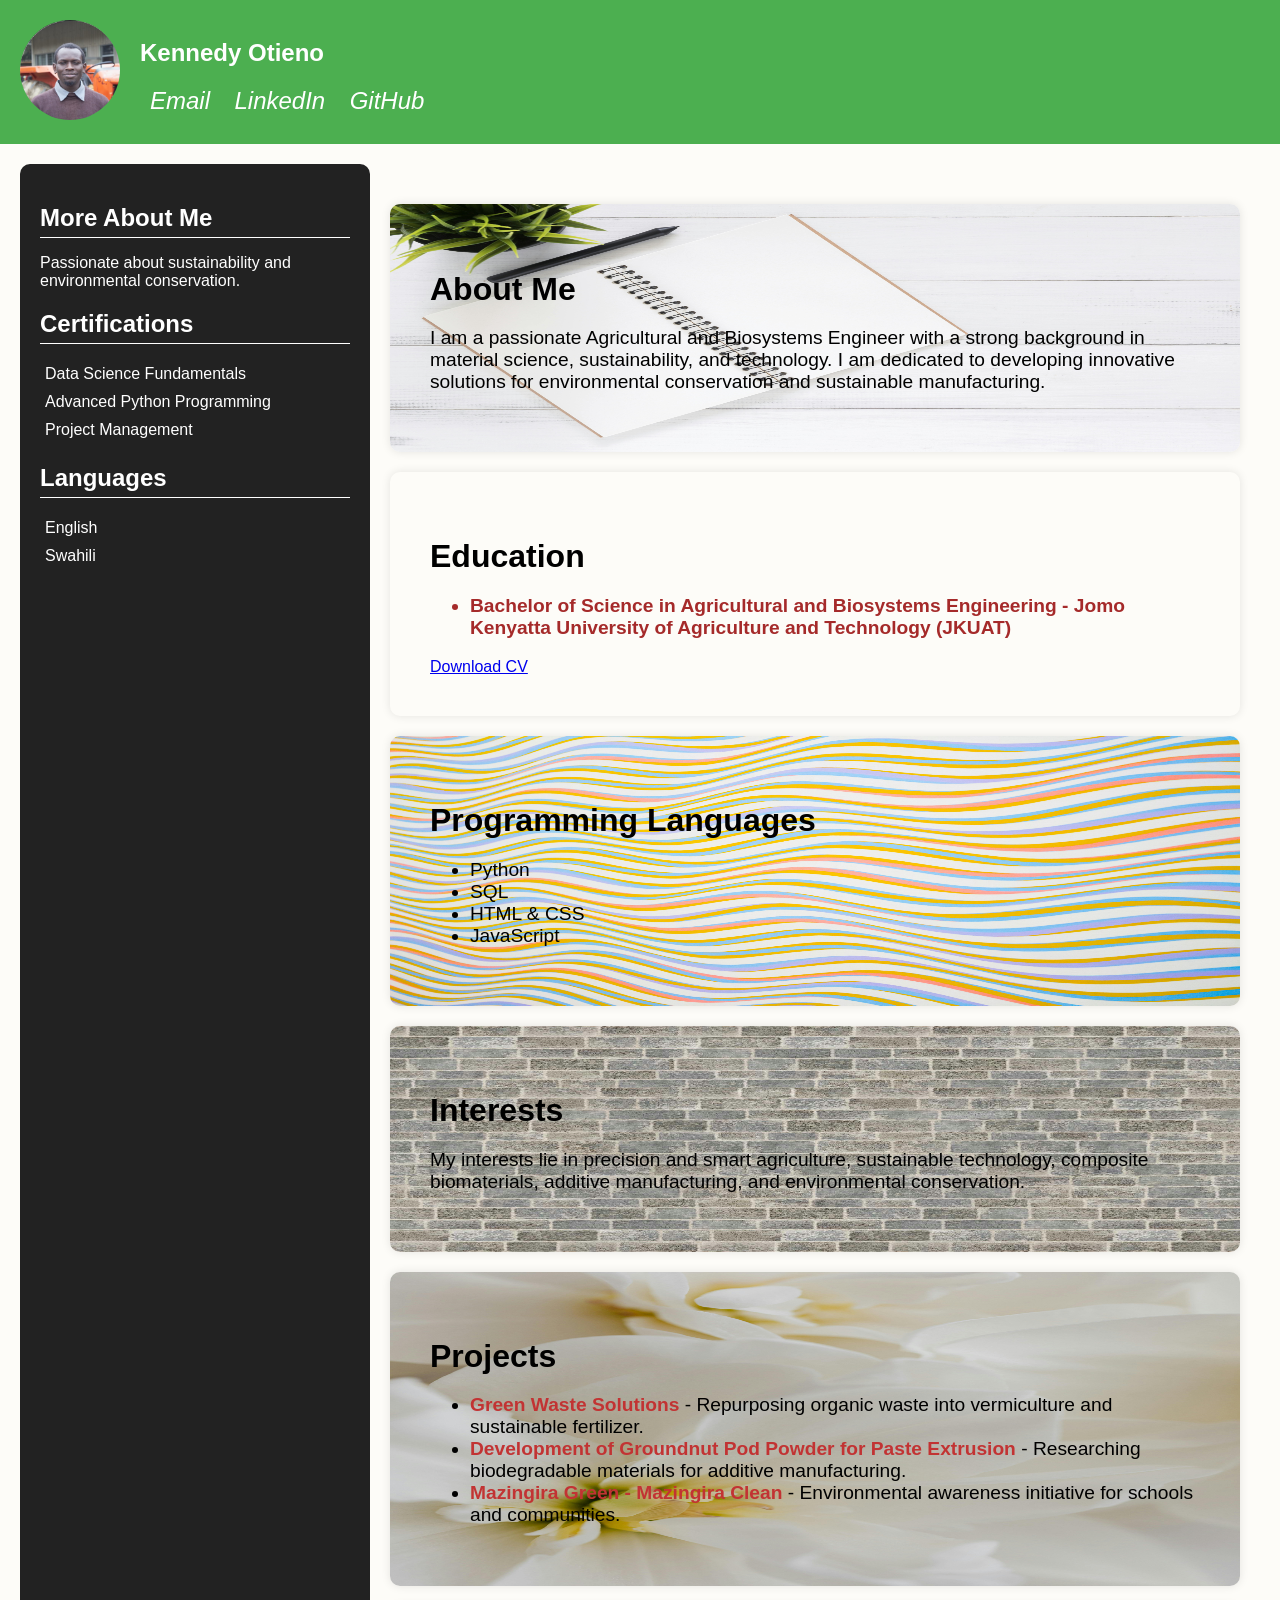
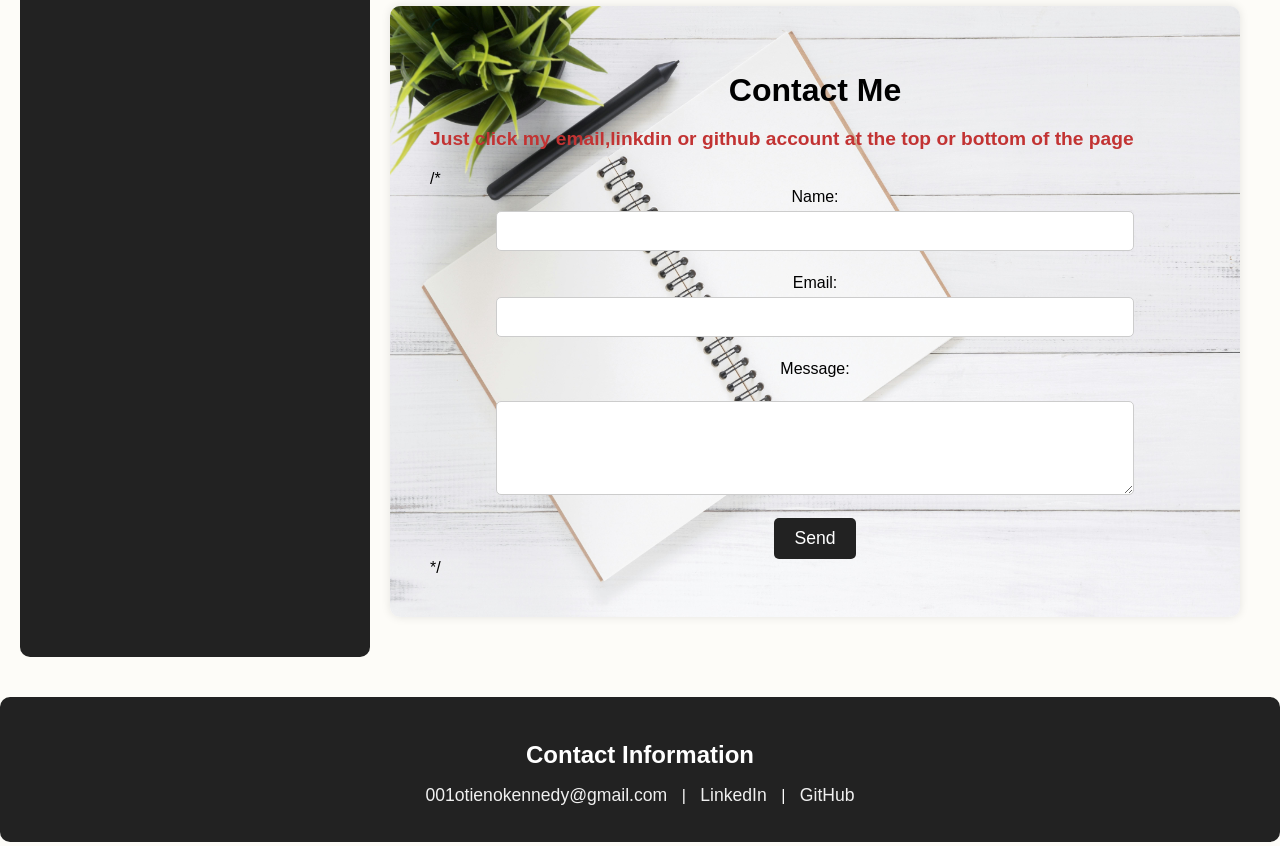
==== index.html @ 99a44527 "Update index.html" ====
<!DOCTYPE html>
<html lang="en">
<head>
    <meta charset="UTF-8">
    <meta name="viewport" content="width=device-width, initial-scale=1.0">
    <title>Kennedy Otieno - Portfolio</title>
    <link rel="stylesheet" href="style.css">
   
</head>
<body>
    <header>
        <div class="profile-container">
            <div class="profile-image">
                <img src="ken..jpg" alt="Profile Picture">
            </div>
            <div class="profile-info">
                <h1>Kennedy Otieno</h1>
                <div class="header-icons">
                    <a href="mailto:001otienokennedy@gmail.com" target="_blank"><i class="fas fa-envelope">Email</i></a>
                    <a href="https://www.linkedin.com/in/kennedy-otieno-36042a213/" target="_blank"><i class="fab fa-linkedin">LinkedIn</i></a>
                    <a href="https://github.com/Kendi7" target="_blank"><i class="fab fa-github">GitHub</i></a>
                </div>
            </div>
        </div>
    </header>
    <div class="container">
        <aside class="sidebar">
            <h2>More About Me</h2>
            <p>Passionate about sustainability and environmental conservation.</p>
            <h2>Certifications</h2>
            <ul>
                <li>Data Science Fundamentals</li>
                <li>Advanced Python Programming</li>
                <li>Project Management</li>
            </ul>
            <h2>Languages</h2>
            <ul>
                <li>English</li>
                <li>Swahili</li>
            </ul>
        </aside>
        <main>
            <section class="about">
                <h1>About Me</h1>
                <p>I am a passionate Agricultural and Biosystems Engineer with a strong background in material science, sustainability, and technology. I am dedicated to developing innovative solutions for environmental conservation and sustainable manufacturing.</p>
            </section>
            <section class="education">
                <h1>Education</h1>
                <ul>
                    <li style="color: brown;font-weight:bold;">Bachelor of Science in Agricultural and Biosystems Engineering - Jomo Kenyatta University of Agriculture and Technology (JKUAT)</li>
                </ul>
                <a href="kennedy_cv.pdf" download class="download-btn">Download CV</a>
            </section>
            <section class="skills">
                <h1>Programming Languages</h1>
                <ul>
                    <li>Python</li>
                    <li>SQL</li>
                    <li>HTML & CSS</li>
                    <li>JavaScript</li>
                </ul>
            </section>
            <section class="interests">
                <h1>Interests</h1>
                <p>My interests lie in precision and smart agriculture, sustainable technology, composite biomaterials, additive manufacturing, and environmental conservation.</p>
            </section>
            <section class="projects">
                <h1>Projects</h1>
                <ul>
                    <li><strong>Green Waste Solutions</strong> - Repurposing organic waste into vermiculture and sustainable fertilizer.</li>
                    <li><strong>Development of Groundnut Pod Powder for Paste Extrusion</strong> - Researching biodegradable materials for additive manufacturing.</li>
                    <li><strong>Mazingira Green - Mazingira Clean</strong> - Environmental awareness initiative for schools and communities.</li>
                </ul>
            </section>
            <section class="contact">
                <h1 style="text-align: center;"> Contact Me</h1>
                <P> <strong>Just click my email,linkdin or github account at the top or bottom of the page </strong></P>
                /*
                <form action="mailto:001otienokennedy@gmail.com" method="post" enctype="text/plain">
                    <label for="name">Name:</label>
                    <input type="text" id="name" name="name" required><br>
                    
                    <label for="email">Email:</label>
                    <input type="email" id="email" name="email" required><br>
                    
                    <label for="message">Message:</label><br>
                    <textarea id="message" name="message" rows="4" required></textarea><br>
                    
                    <button type="submit">Send</button>
                </form>
                */
            </section>
        </main>
    </div>
    <footer>
        <h3>Contact Information</h3>
        <p>
            <a href="mailto:001otienokennedy@gmail.com"><i class="fas fa-envelope"></i> 001otienokennedy@gmail.com</a> |
            <a href="https://www.linkedin.com/in/kennedy-otieno-36042a213/" target="_blank"><i class="fab fa-linkedin"></i> LinkedIn</a> |
            <a href="https://github.com/Kendi7" target="_blank"><i class="fab fa-github"></i> GitHub</a>
        </p>
    </footer>
</body>
</html>
---- style.css ----
/* Global Styles */
body {
    font-family: Arial, sans-serif;
    background-color: #fdfcf8;
    color: #333;
    margin: 0;
    padding: 0;
    box-sizing: border-box;
}

header {
    background-color: #4CAF50;
    color: white;
    padding: 20px;
    display: flex;
    align-items: center;
    justify-content: flex-start;
    gap: 20px;
    position-anchor: fixed ;
}

.profile-container {
    display: flex;
    align-items: center;
    justify-content: flex-start;
    gap: 20px;
}

.profile-image img {
    border-radius: 50%;
    width: 100px; /* Reduced size of the image */
    height: 100px; /* Reduced size of the image */
    object-fit: cover;
}

.profile-info {
    display: flex;
    flex-direction: column;
    align-items: flex-start;
}

.profile-info h1 {
    margin: 10px 0;
    font-size: 1.5rem; /* Reduced font size for better alignment */
}

.header-icons {
    margin-top: 10px;
}

.header-icons a {
    color: white;
    margin: 0 10px;
    font-size: 1.5rem;
    text-decoration: none;
}

.header-icons a:hover {
    color: #f0f0f0;
}

/* Container Layout */
.container {
    display: flex;
    justify-content: space-between;
    margin: 20px;
}

.sidebar {
    width: 25%;
    background-color: #222;
    color: white;
    padding: 20px;
    position: relative;
    border-radius: 10px;
}

.sidebar h2 {
    border-bottom: 1px solid #fff;
    padding-bottom: 5px;
    margin-bottom: 15px;
}

.sidebar ul {
    list-style: none;
    padding: 0;
}

.sidebar ul li {
    padding: 5px;
    font-size: 16px;
}

main {
    flex: 1;
    padding: 20px;
    color: black !important; /* Ensuring text in main body is black */
}

/* Section Styles with Background Images */
section {
    background-size: 100% 100%;
    background-position: center;
    color: black !important; /* Ensuring text remains black */
    margin: 20px auto;
    padding: 40px;
    max-width: 900px;
    border-radius: 10px;
    box-shadow: 0 0 10px rgba(0, 0, 0, 0.1);
}
strong{
    color: #c23333;

}

.about, .education, .skills, .interests, .projects, .contact {
    background-blend-mode: multiply;
}

.about {
    background: url('About_me.jpg') no-repeat center center/100% 100%;
}

.education {
    background: url('More_about_me.jpg') no-repeat center center/100% 100%;
}

.skills {
    background: url('Intrest.jpg') no-repeat center center/100% 100%;
}

.interests {
    background: url('programing\ information.jpg') no-repeat center center/100% 100%;
}

.projects {
    background: url('flower.jpg') no-repeat center center/100% 100%;
}

.contact {
    background: url('About_me.jpg') no-repeat center center/100% 100%;
}

section h1 {
    font-size: 2rem;
    margin-bottom: 15px;
    color: black !important;
}

section p, section ul {
    font-size: 1.2rem;
    color: black !important; /* Ensuring all text in sections is black */
}

/* Form Styles */
form {
    display: flex;
    flex-direction: column;
    align-items: center;
}

input, textarea {
    width: 80%;
    padding: 10px;
    margin: 5px 0;
    border: 1px solid #ccc;
    border-radius: 5px;
    font-size: 1rem;
    color: black;
}

button {
    padding: 10px 20px;
    background: #222;
    color: white;
    border: none;
    border-radius: 5px;
    cursor: pointer;
    font-size: 1.1rem;
}

button:hover {
    background: #444;
}

/* Footer */
footer {
    background-color: #222;
    color: white;
    padding: 20px 0;
    text-align: center;
    margin-top: 40px;
    border-radius: 10px;
}

footer h3 {
    font-size: 1.5rem;
    font-weight: bold;
    margin-bottom: 10px;
}

footer a {
    color: #f0f0f0;
    text-decoration: none;
    margin: 0 10px;
    font-size: 1.1rem;
}

footer a:hover {
    color: #4CAF50;
}

/* Responsiveness for Mobile Devices */
@media (max-width: 768px) {
    .container {
        flex-direction: column;
        align-items: center;
    }

    .sidebar {
        width: 100%;
        margin-bottom: 20px;
    }

    main {
        width: 100%;
    }

    section {
        padding: 20px;
        width: 100%;
    }
}
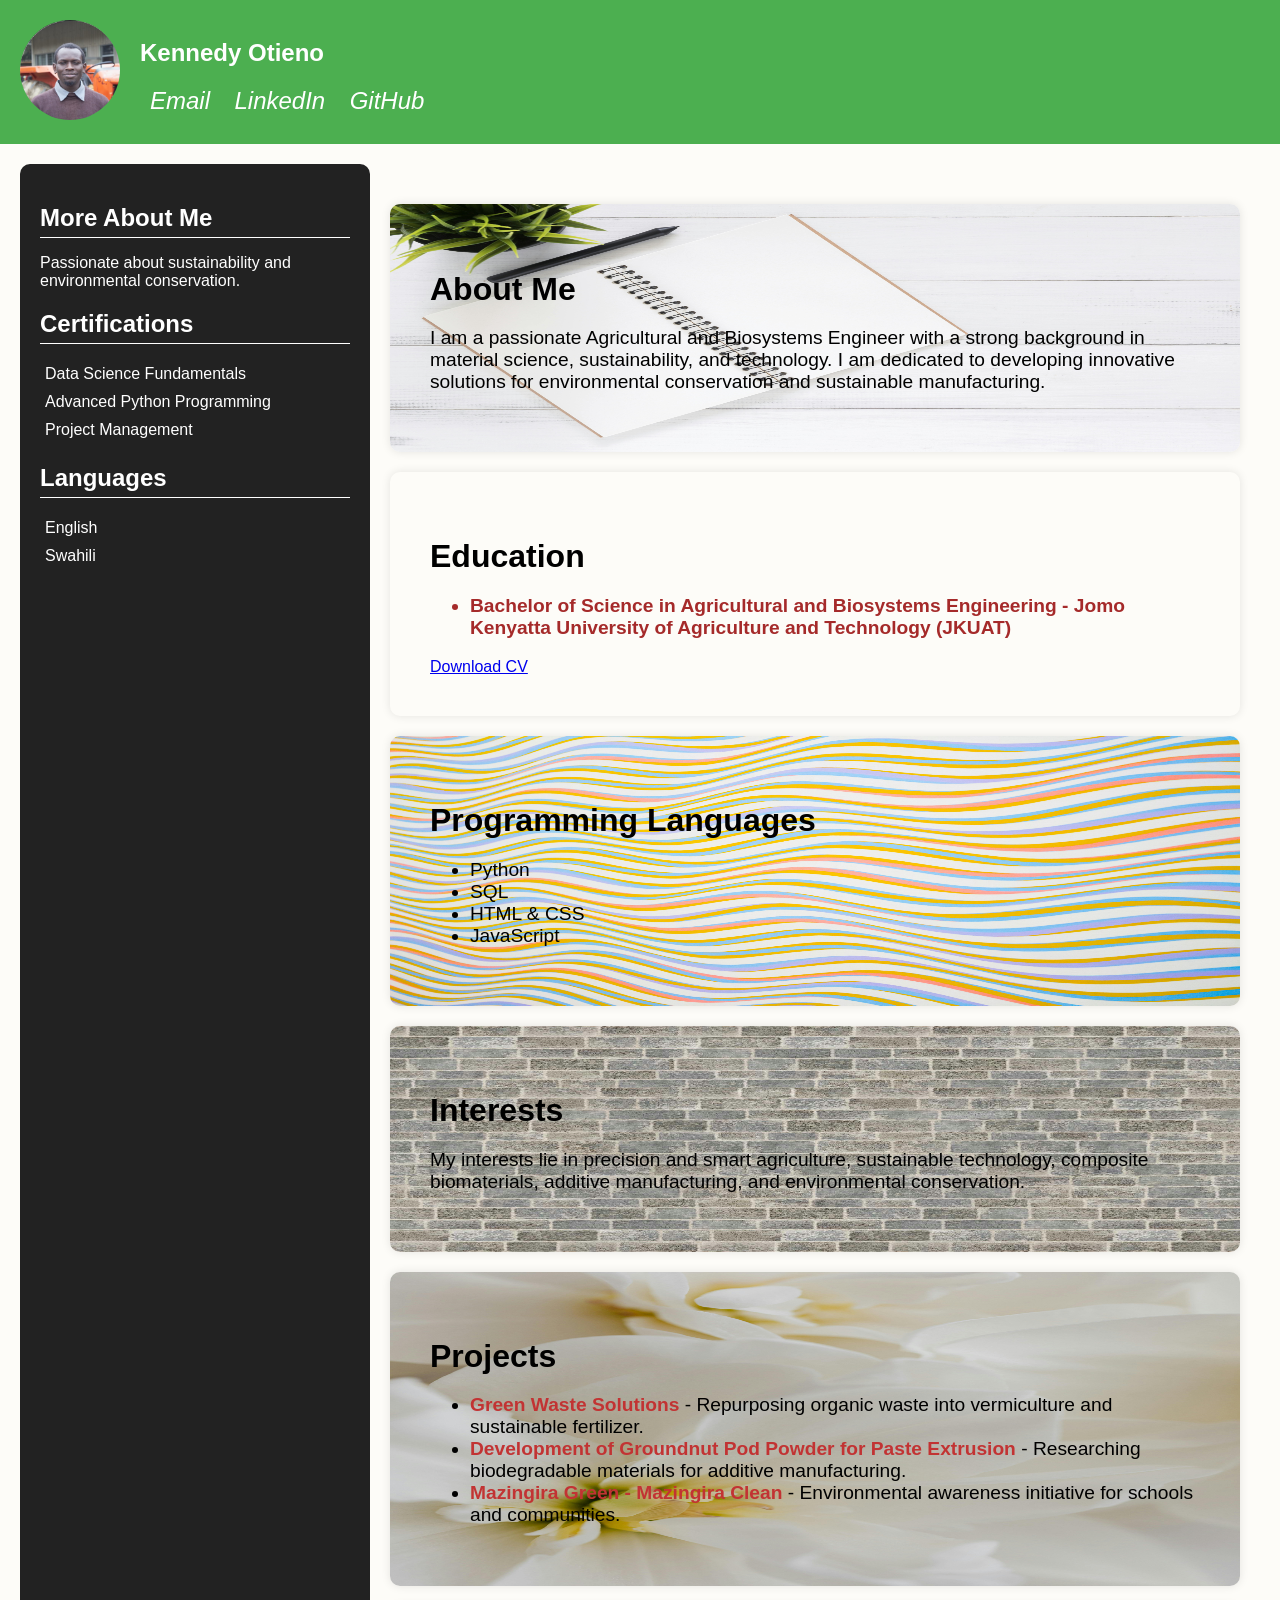
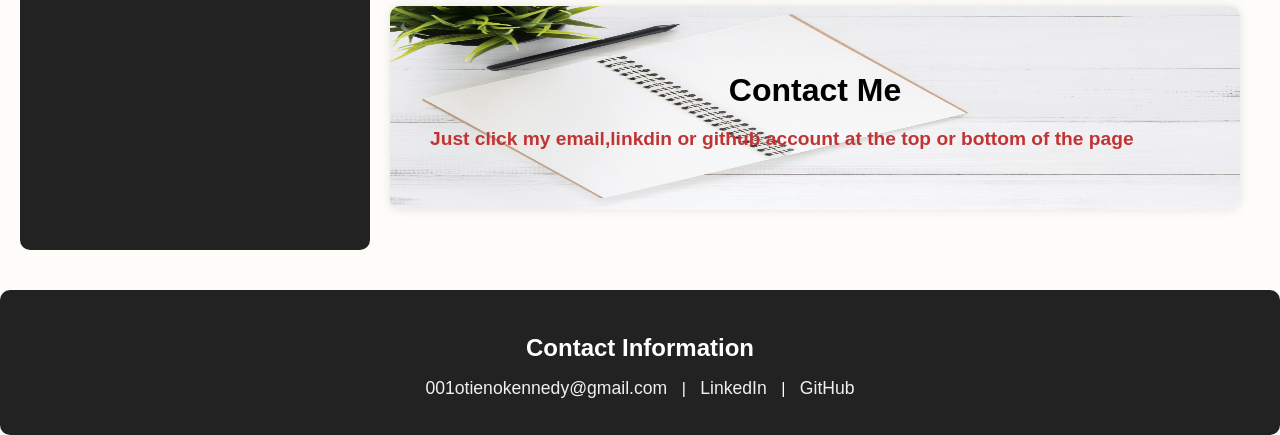
==== commit f2222fec: "Update index.html" ====
--- a/index.html
+++ b/index.html
@@ -75,7 +75,7 @@
             <section class="contact">
                 <h1 style="text-align: center;"> Contact Me</h1>
                 <P> <strong>Just click my email,linkdin or github account at the top or bottom of the page </strong></P>
-                /*
+                <!--Because hosting this form requires a back end and I will be using static website for deployment 
                 <form action="mailto:001otienokennedy@gmail.com" method="post" enctype="text/plain">
                     <label for="name">Name:</label>
                     <input type="text" id="name" name="name" required><br>
@@ -88,7 +88,7 @@
                     
                     <button type="submit">Send</button>
                 </form>
-                */
+                -->
             </section>
         </main>
     </div>
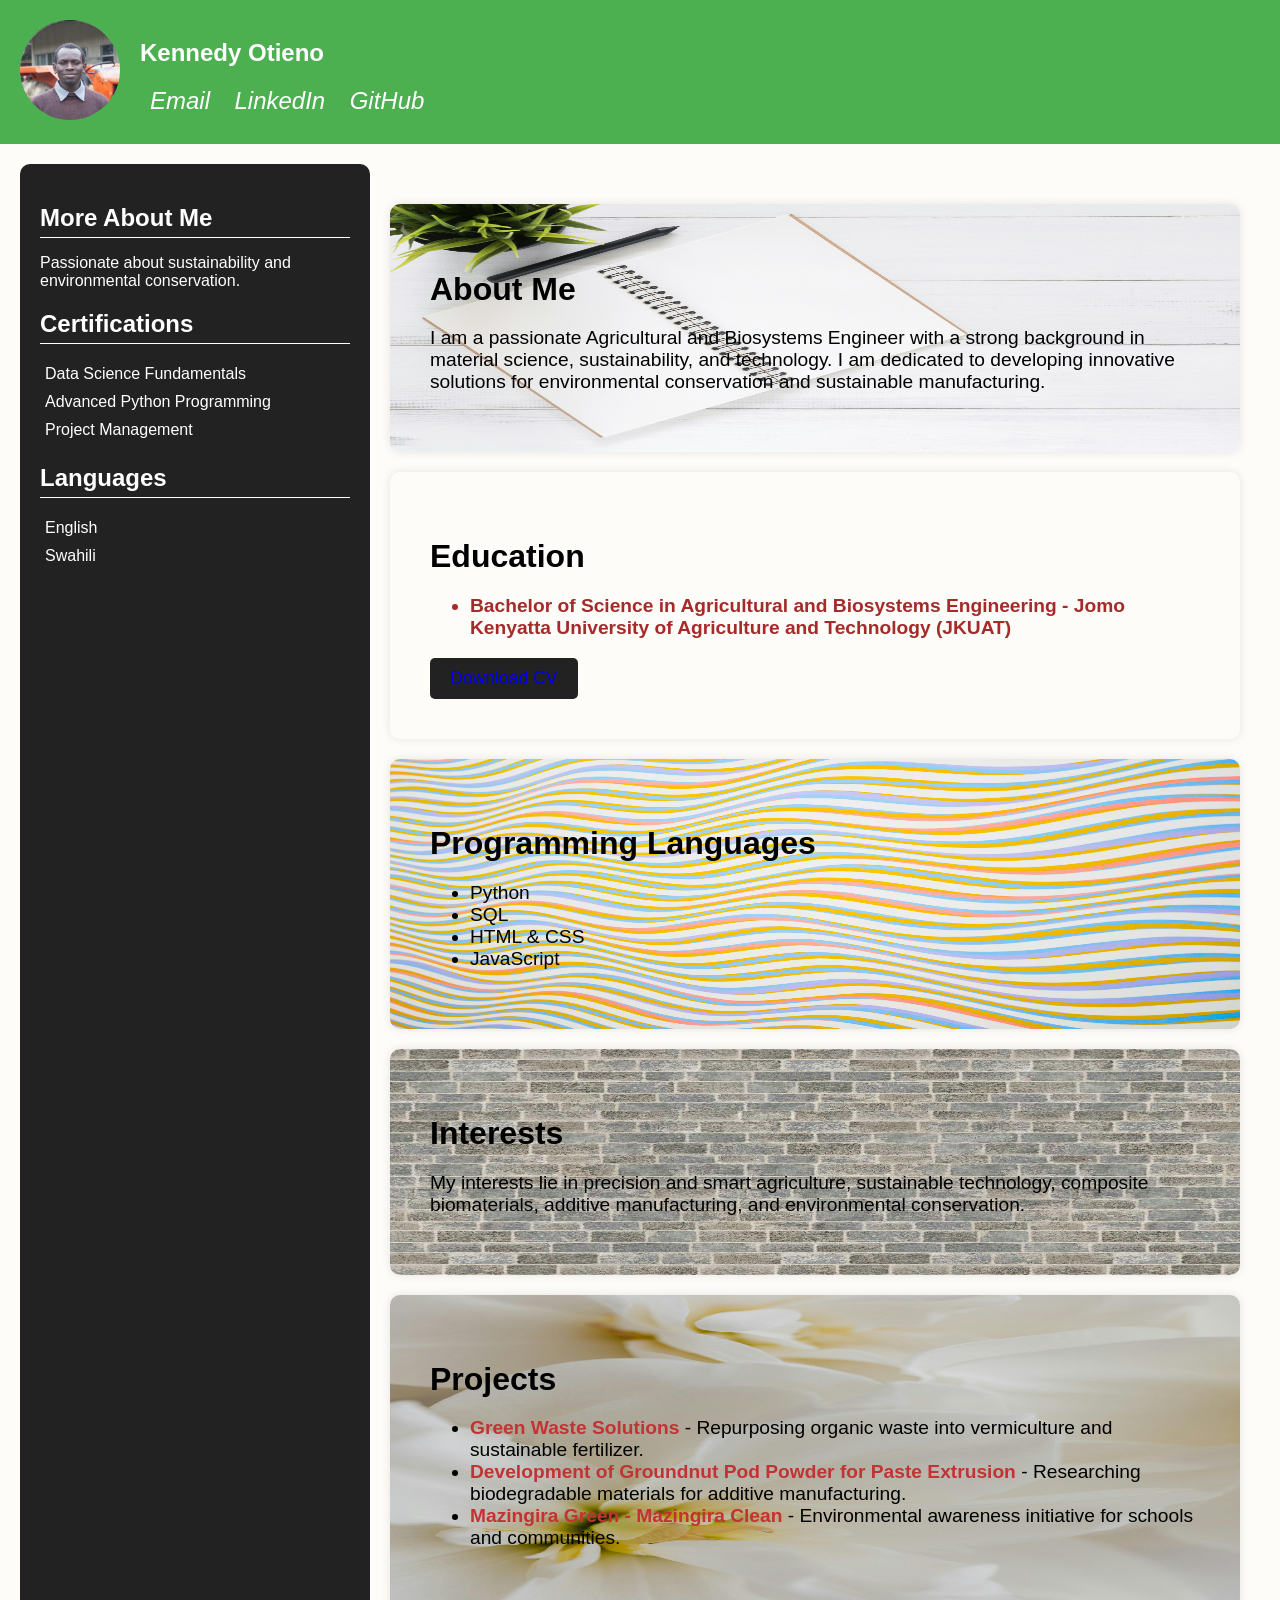
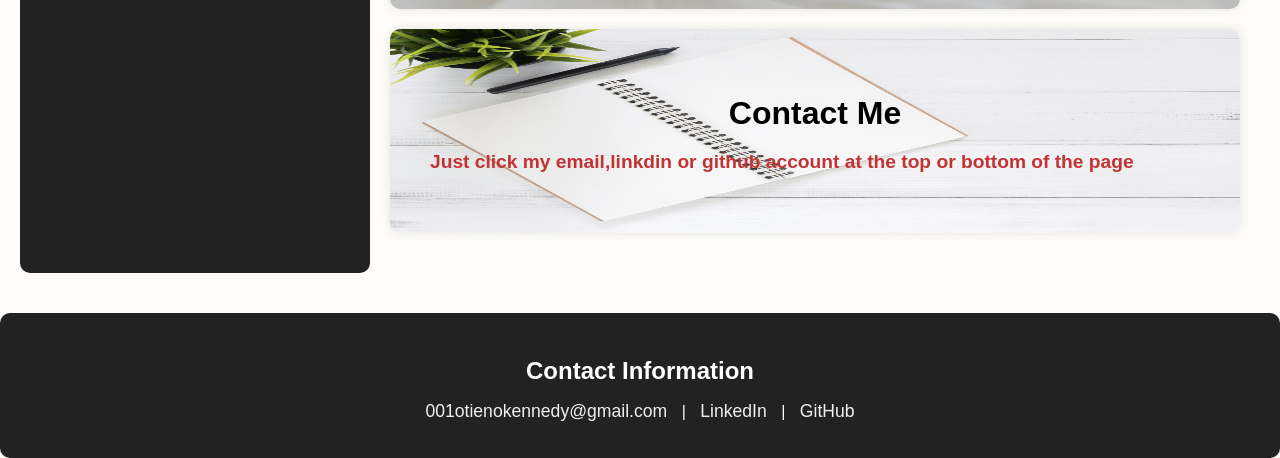
==== commit 328f8b7c: "Update index.html" ====
--- a/index.html
+++ b/index.html
@@ -49,7 +49,7 @@
                 <ul>
                     <li style="color: brown;font-weight:bold;">Bachelor of Science in Agricultural and Biosystems Engineering - Jomo Kenyatta University of Agriculture and Technology (JKUAT)</li>
                 </ul>
-                <a href="kennedy_cv.pdf" download class="download-btn">Download CV</a>
+                <button><a style="text-decoration: none;" href="kennedy_cv.pdf" download class="download-btn">Download CV</a></button>
             </section>
             <section class="skills">
                 <h1>Programming Languages</h1>
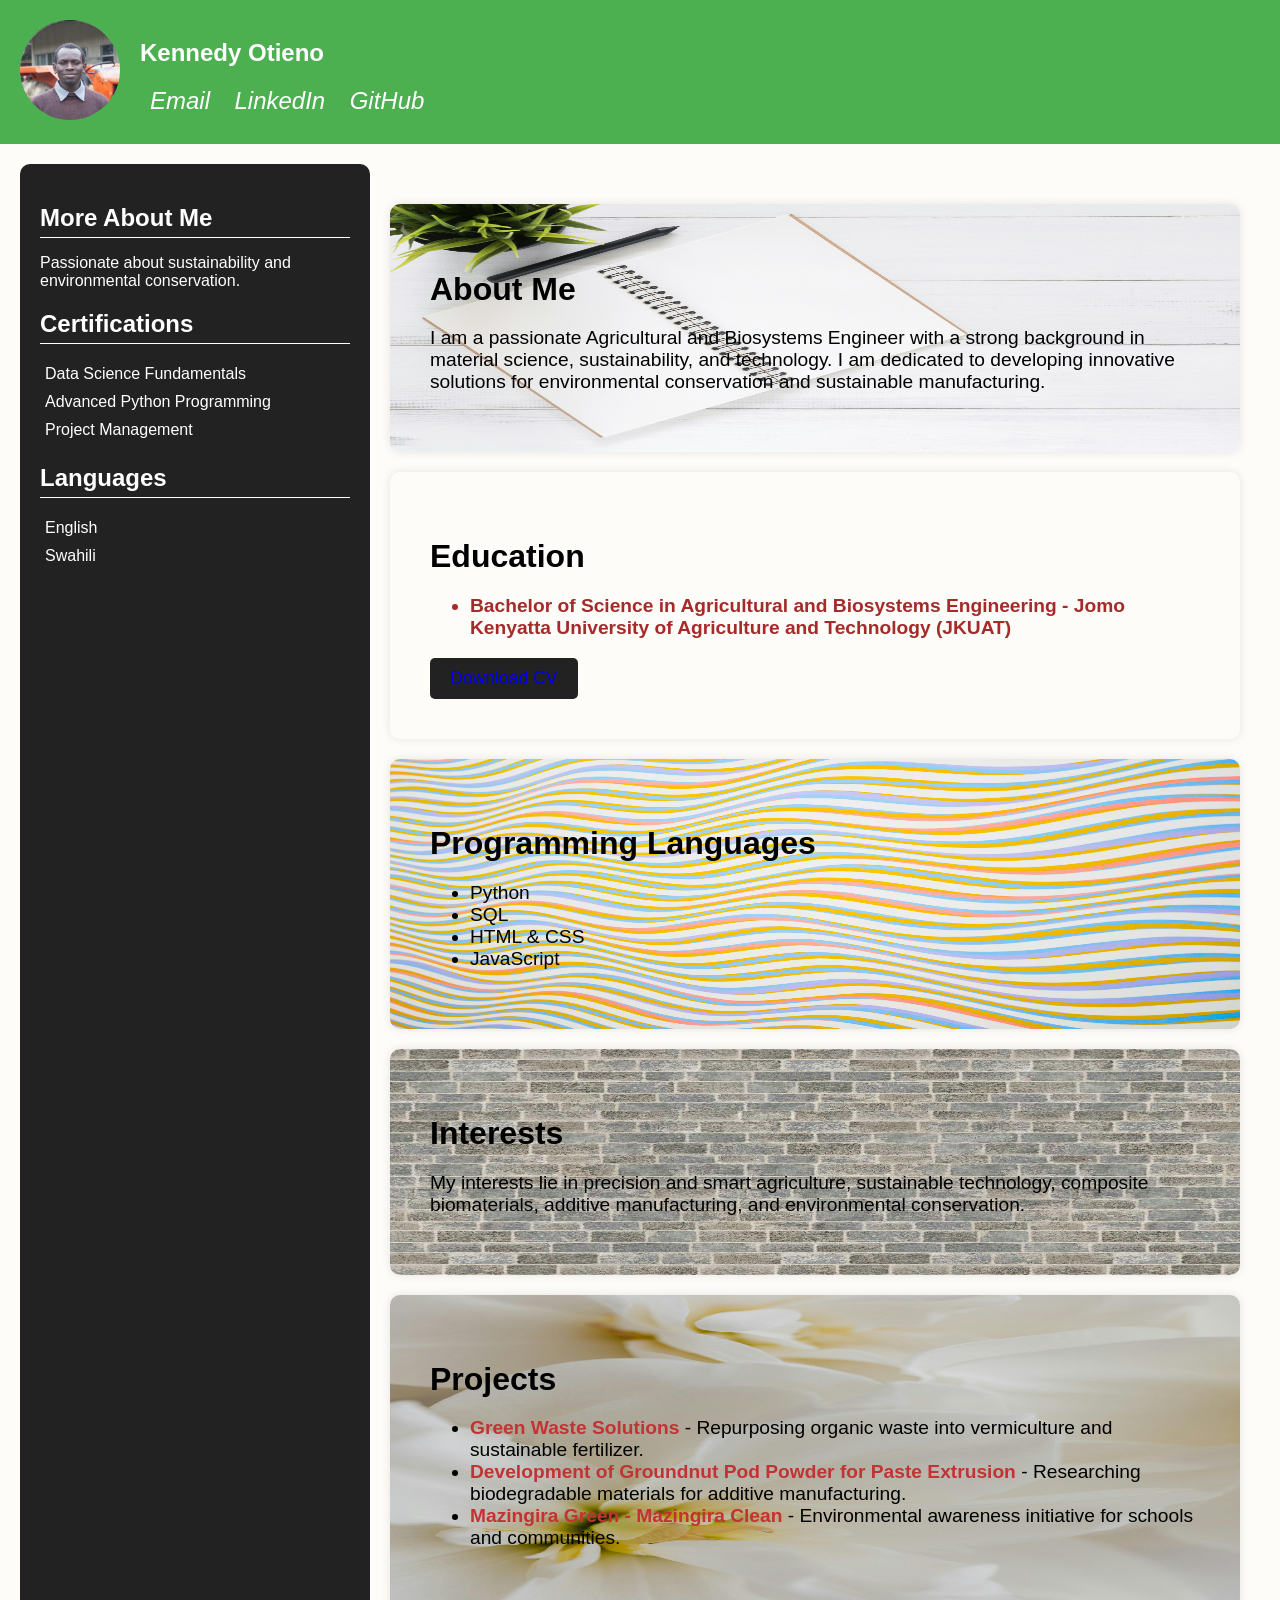
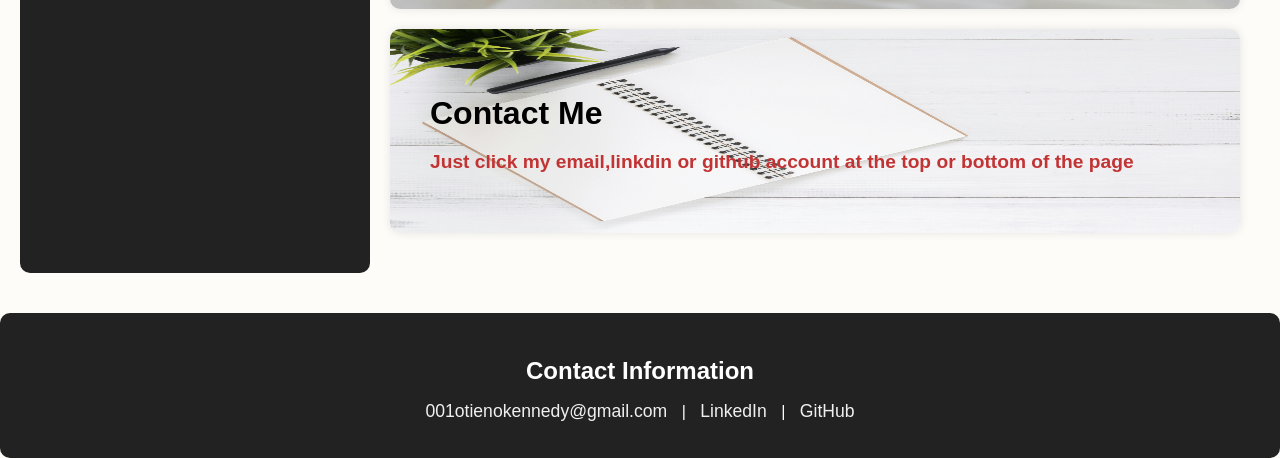
==== commit 87d6c13a: "Update index.html" ====
--- a/index.html
+++ b/index.html
@@ -73,7 +73,7 @@
                 </ul>
             </section>
             <section class="contact">
-                <h1 style="text-align: center;"> Contact Me</h1>
+                <h1> Contact Me</h1>
                 <P> <strong>Just click my email,linkdin or github account at the top or bottom of the page </strong></P>
                 <!--Because hosting this form requires a back end and I will be using static website for deployment 
                 <form action="mailto:001otienokennedy@gmail.com" method="post" enctype="text/plain">
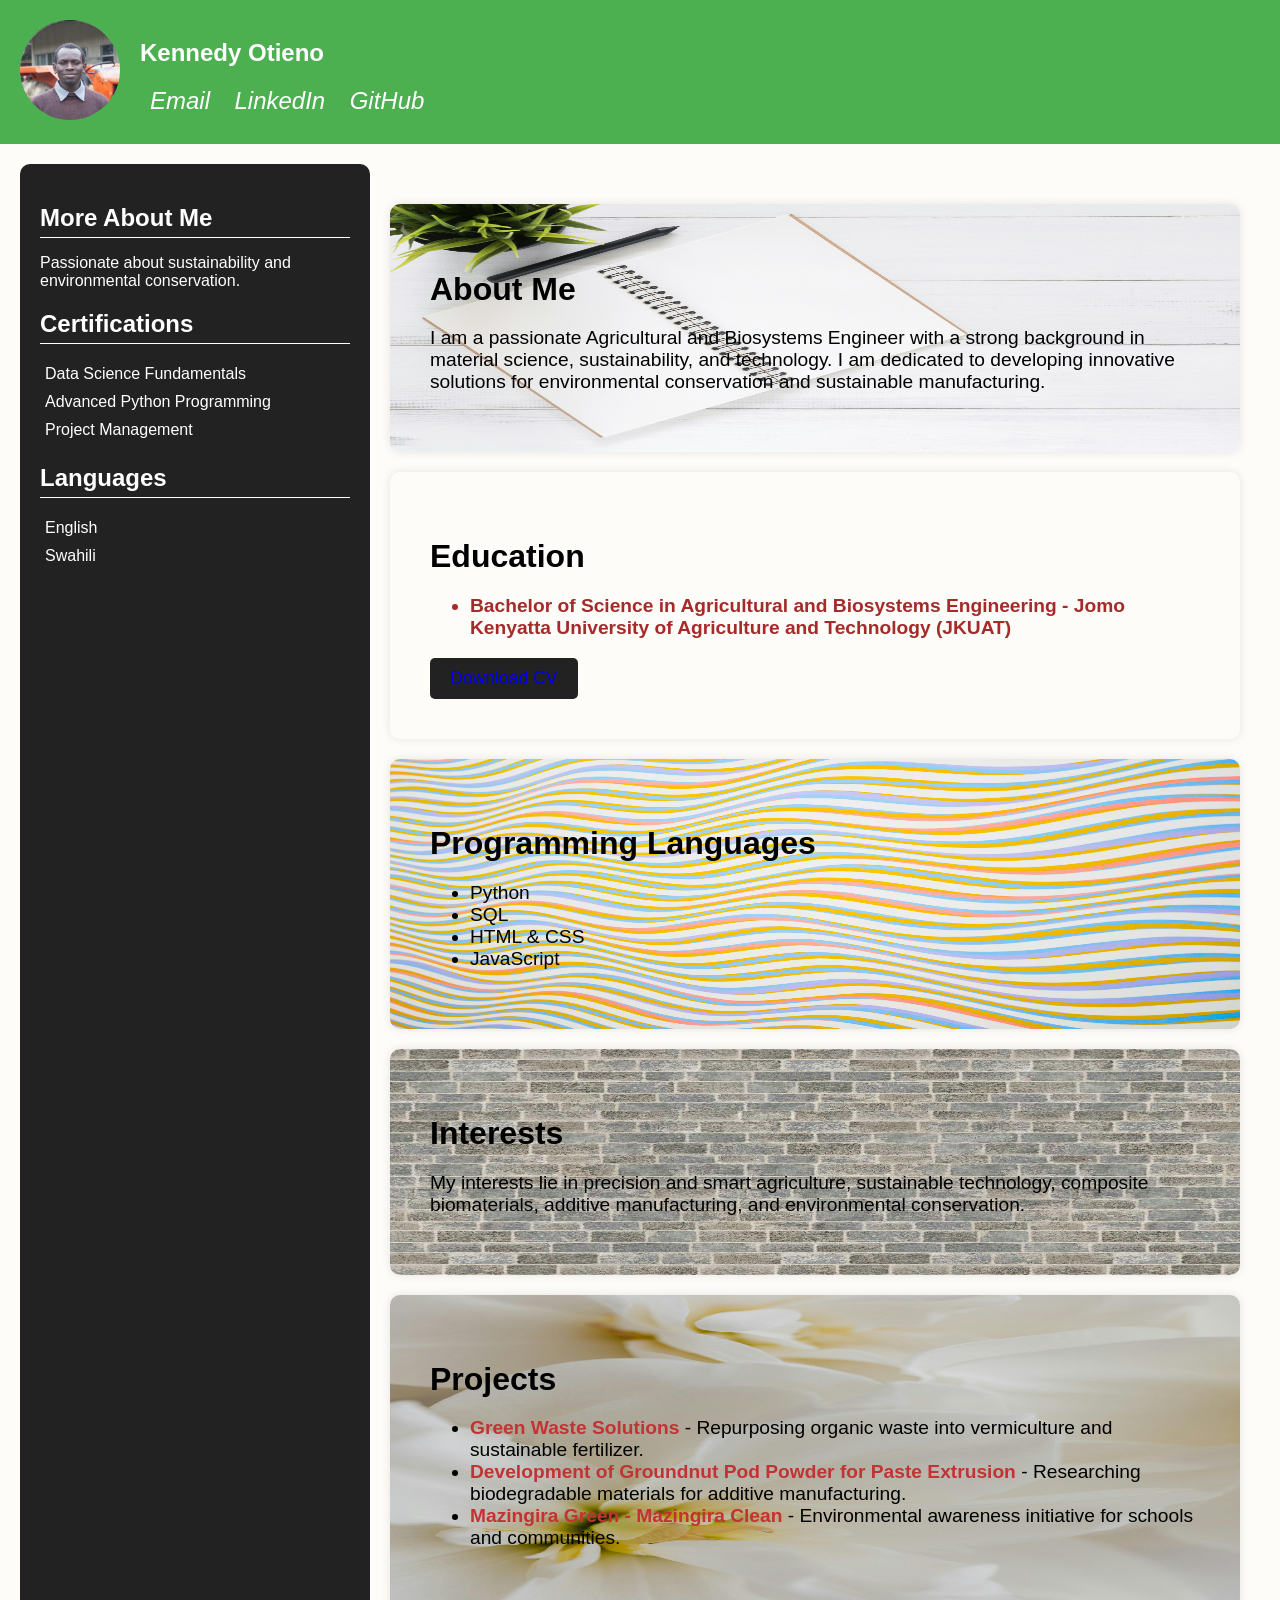
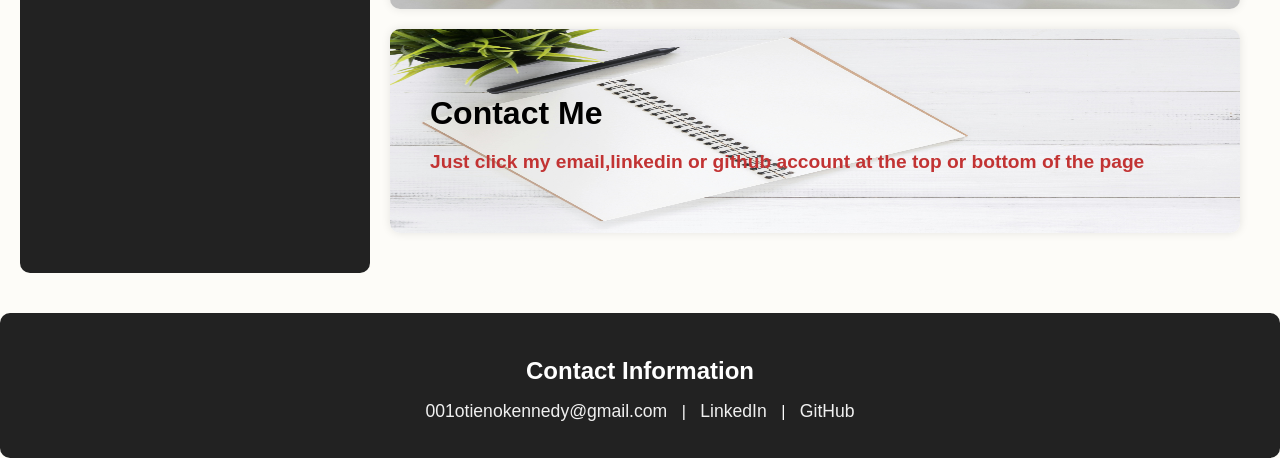
==== commit 095dcb05: "Update index.html" ====
--- a/index.html
+++ b/index.html
@@ -74,7 +74,7 @@
             </section>
             <section class="contact">
                 <h1> Contact Me</h1>
-                <P> <strong>Just click my email,linkdin or github account at the top or bottom of the page </strong></P>
+                <P> <strong>Just click my email,linkedin or github account at the top or bottom of the page </strong></P>
                 <!--Because hosting this form requires a back end and I will be using static website for deployment 
                 <form action="mailto:001otienokennedy@gmail.com" method="post" enctype="text/plain">
                     <label for="name">Name:</label>
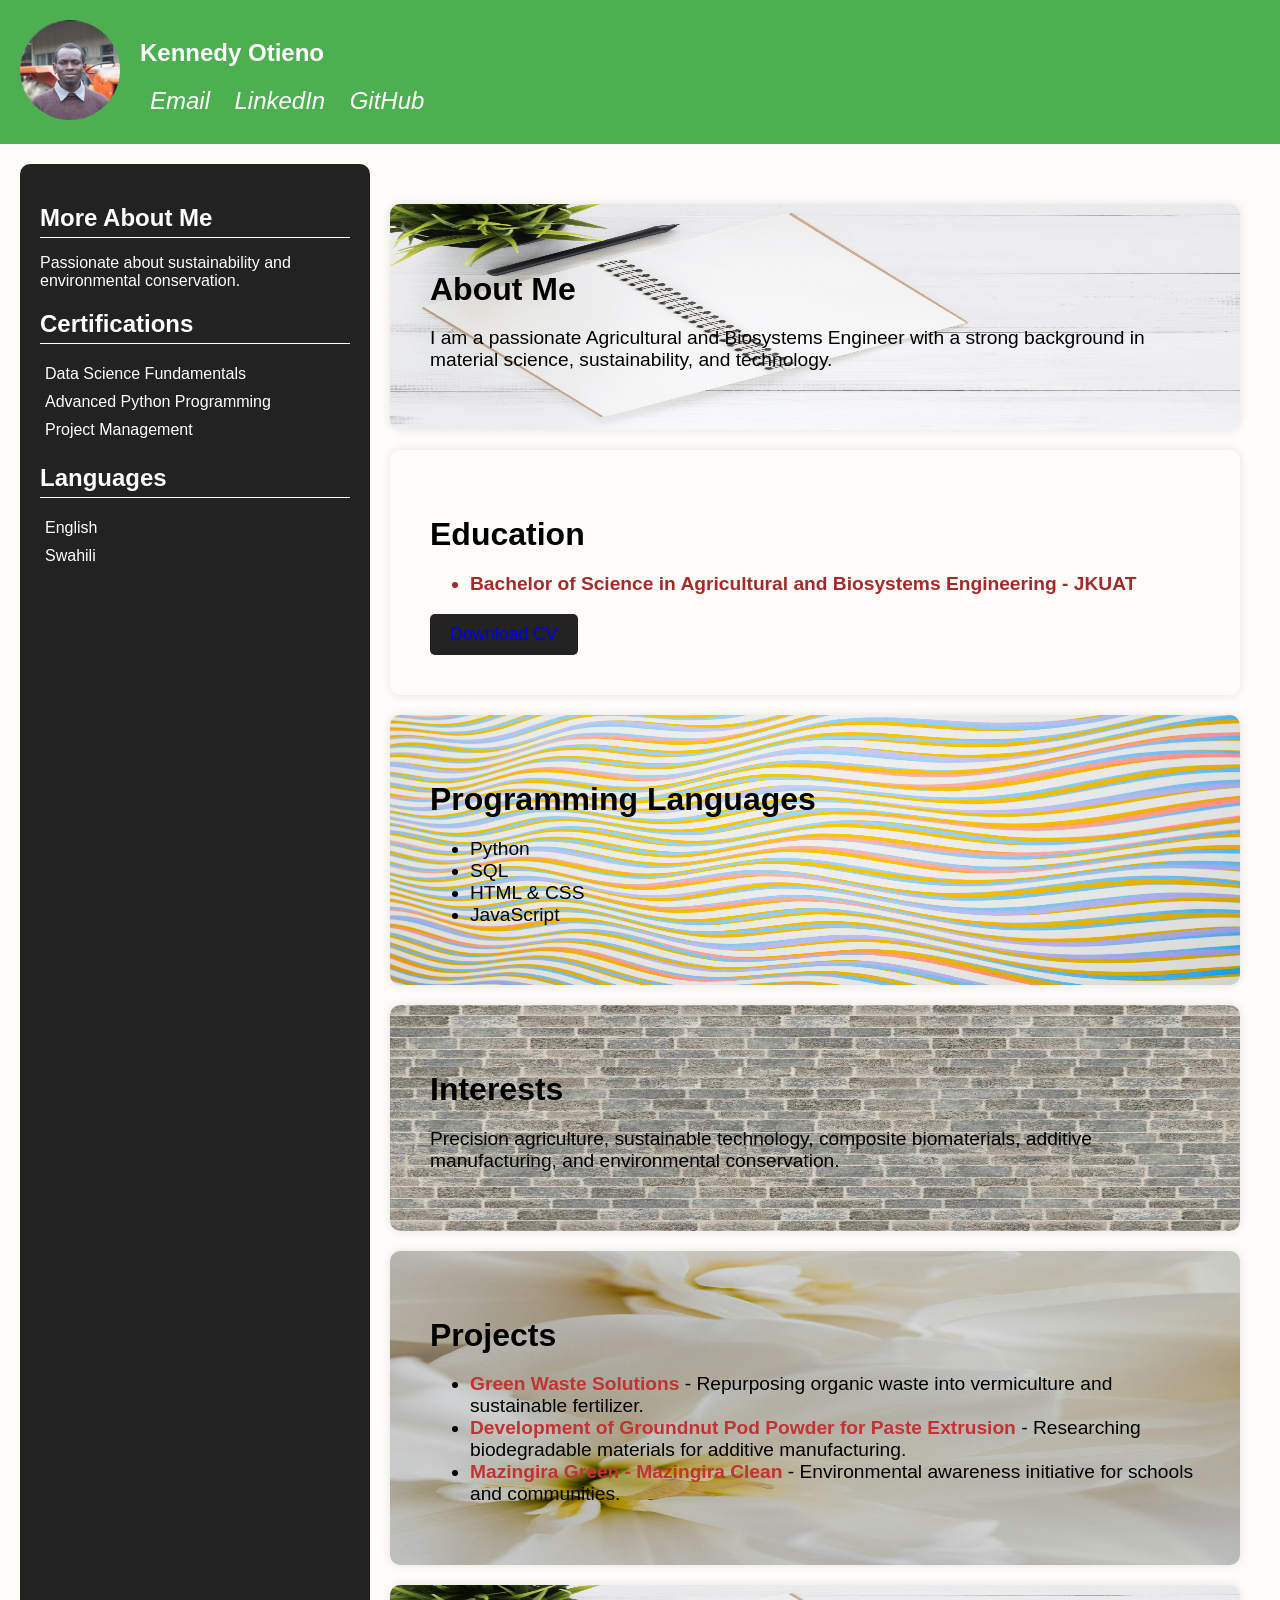
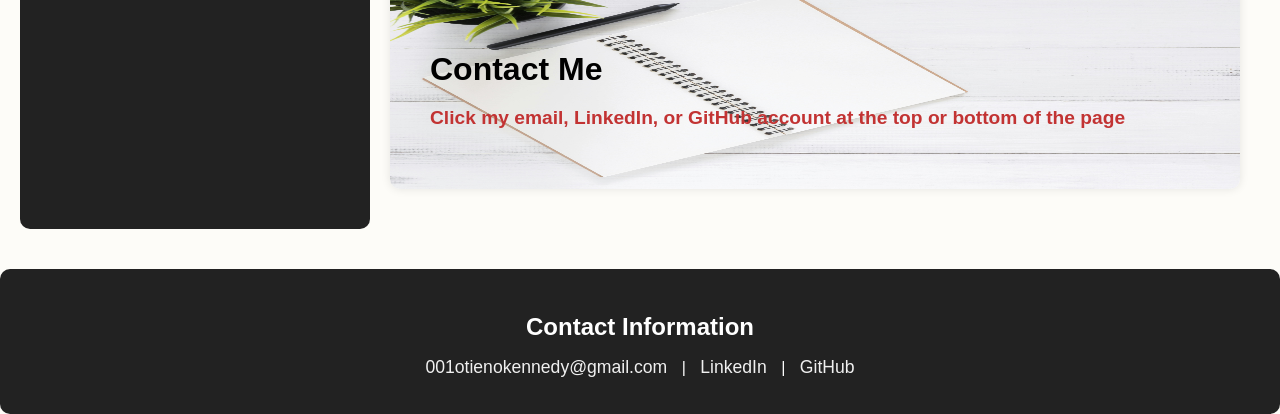
==== commit d37aafa4: "Update index.html" ====
--- a/index.html
+++ b/index.html
@@ -4,18 +4,18 @@
     <meta charset="UTF-8">
     <meta name="viewport" content="width=device-width, initial-scale=1.0">
     <title>Kennedy Otieno - Portfolio</title>
-    <link rel="stylesheet" href="style.css">
-   
+    <link rel="stylesheet" href="style.css"> <!-- Link to external CSS file -->
 </head>
 <body>
     <header>
         <div class="profile-container">
             <div class="profile-image">
-                <img src="ken..jpg" alt="Profile Picture">
+                <img src="ken..jpg" alt="Profile Picture"> <!-- Profile image -->
             </div>
             <div class="profile-info">
                 <h1>Kennedy Otieno</h1>
                 <div class="header-icons">
+                    <!-- Social & contact links -->
                     <a href="mailto:001otienokennedy@gmail.com" target="_blank"><i class="fas fa-envelope">Email</i></a>
                     <a href="https://www.linkedin.com/in/kennedy-otieno-36042a213/" target="_blank"><i class="fab fa-linkedin">LinkedIn</i></a>
                     <a href="https://github.com/Kendi7" target="_blank"><i class="fab fa-github">GitHub</i></a>
@@ -42,13 +42,14 @@
         <main>
             <section class="about">
                 <h1>About Me</h1>
-                <p>I am a passionate Agricultural and Biosystems Engineer with a strong background in material science, sustainability, and technology. I am dedicated to developing innovative solutions for environmental conservation and sustainable manufacturing.</p>
+                <p>I am a passionate Agricultural and Biosystems Engineer with a strong background in material science, sustainability, and technology.</p>
             </section>
             <section class="education">
                 <h1>Education</h1>
                 <ul>
-                    <li style="color: brown;font-weight:bold;">Bachelor of Science in Agricultural and Biosystems Engineering - Jomo Kenyatta University of Agriculture and Technology (JKUAT)</li>
+                    <li style="color: brown;font-weight:bold;">Bachelor of Science in Agricultural and Biosystems Engineering - JKUAT</li>
                 </ul>
+                <!-- Download CV button -->
                 <button><a style="text-decoration: none;" href="kennedy_cv.pdf" download class="download-btn">Download CV</a></button>
             </section>
             <section class="skills">
@@ -62,7 +63,7 @@
             </section>
             <section class="interests">
                 <h1>Interests</h1>
-                <p>My interests lie in precision and smart agriculture, sustainable technology, composite biomaterials, additive manufacturing, and environmental conservation.</p>
+                <p>Precision agriculture, sustainable technology, composite biomaterials, additive manufacturing, and environmental conservation.</p>
             </section>
             <section class="projects">
                 <h1>Projects</h1>
@@ -74,18 +75,16 @@
             </section>
             <section class="contact">
                 <h1> Contact Me</h1>
-                <P> <strong>Just click my email,linkedin or github account at the top or bottom of the page </strong></P>
-                <!--Because hosting this form requires a back end and I will be using static website for deployment 
+                <p><strong>Click my email, LinkedIn, or GitHub account at the top or bottom of the page</strong></p>
+                <!-- Static website does not support form handling, hence commented out -->
+                <!--
                 <form action="mailto:001otienokennedy@gmail.com" method="post" enctype="text/plain">
                     <label for="name">Name:</label>
                     <input type="text" id="name" name="name" required><br>
-                    
                     <label for="email">Email:</label>
                     <input type="email" id="email" name="email" required><br>
-                    
                     <label for="message">Message:</label><br>
                     <textarea id="message" name="message" rows="4" required></textarea><br>
-                    
                     <button type="submit">Send</button>
                 </form>
                 -->
@@ -95,6 +94,7 @@
     <footer>
         <h3>Contact Information</h3>
         <p>
+            <!-- Contact links repeated in footer -->
             <a href="mailto:001otienokennedy@gmail.com"><i class="fas fa-envelope"></i> 001otienokennedy@gmail.com</a> |
             <a href="https://www.linkedin.com/in/kennedy-otieno-36042a213/" target="_blank"><i class="fab fa-linkedin"></i> LinkedIn</a> |
             <a href="https://github.com/Kendi7" target="_blank"><i class="fab fa-github"></i> GitHub</a>
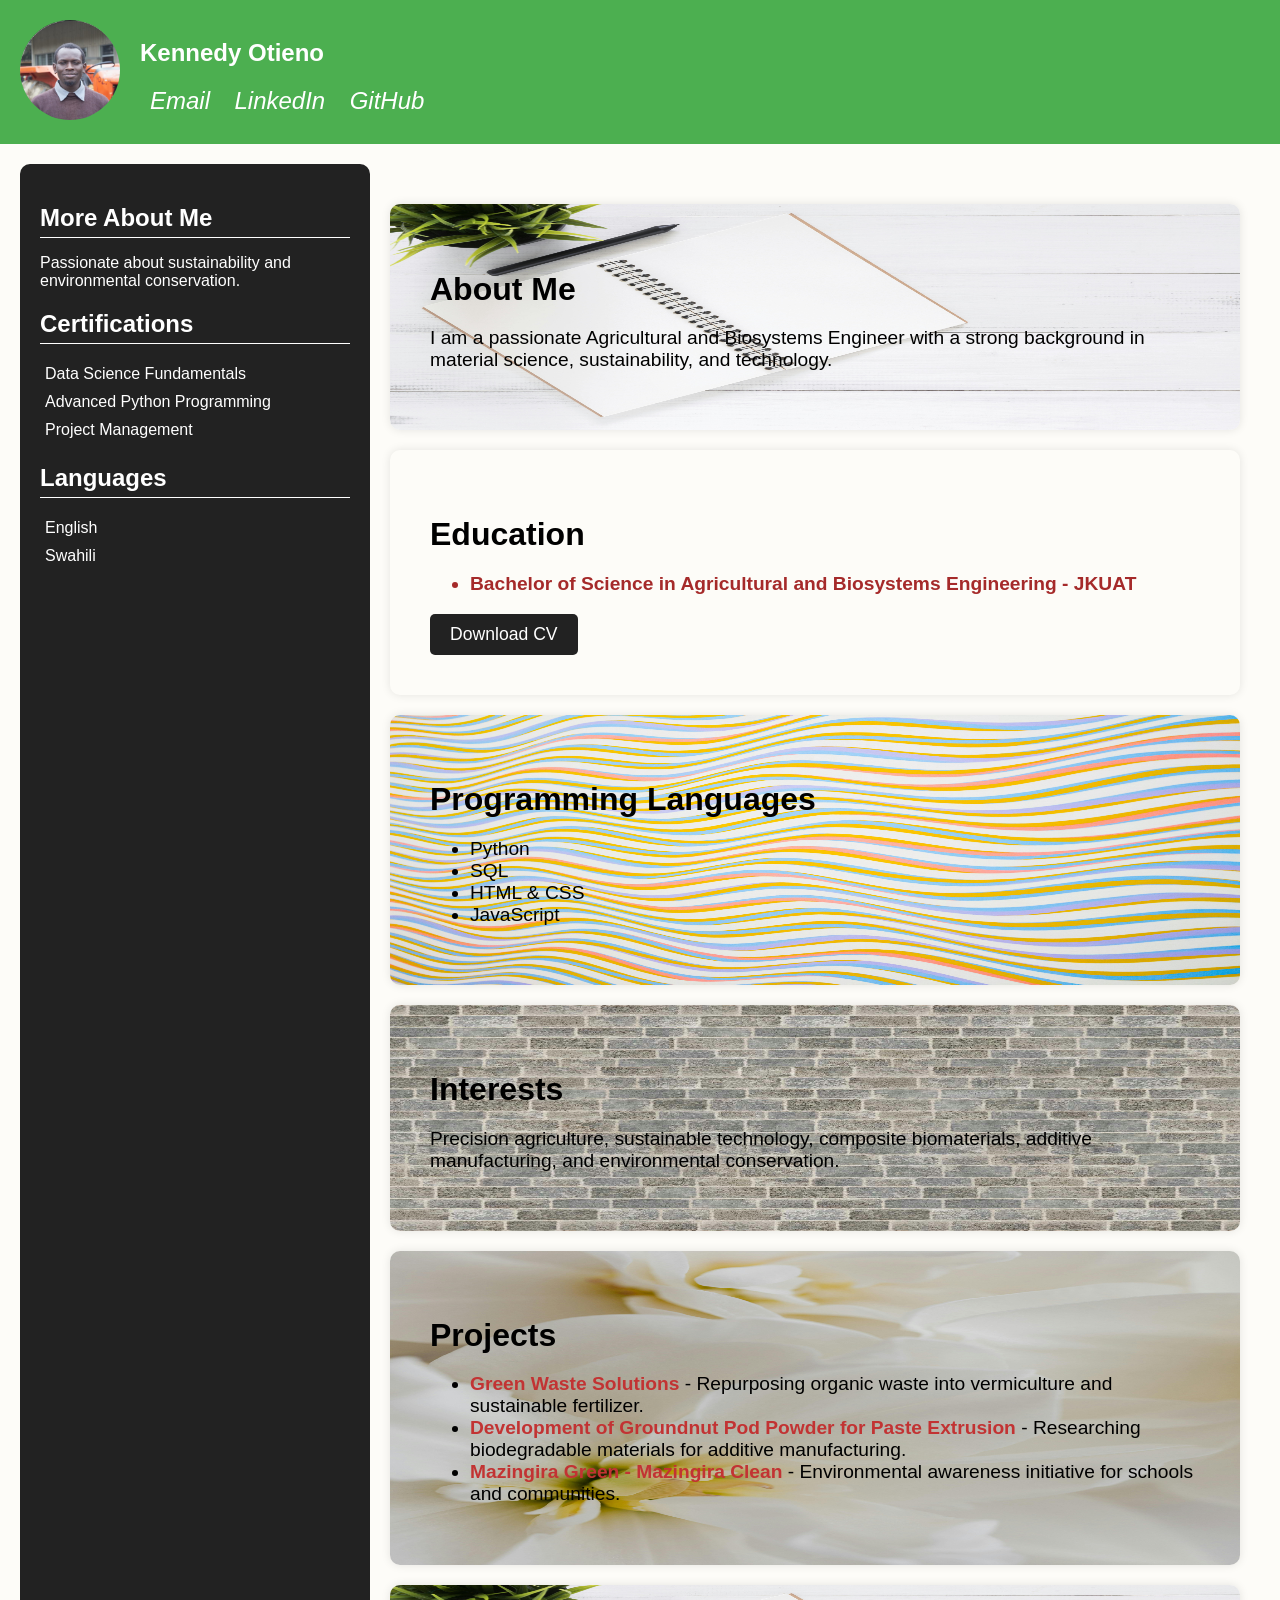
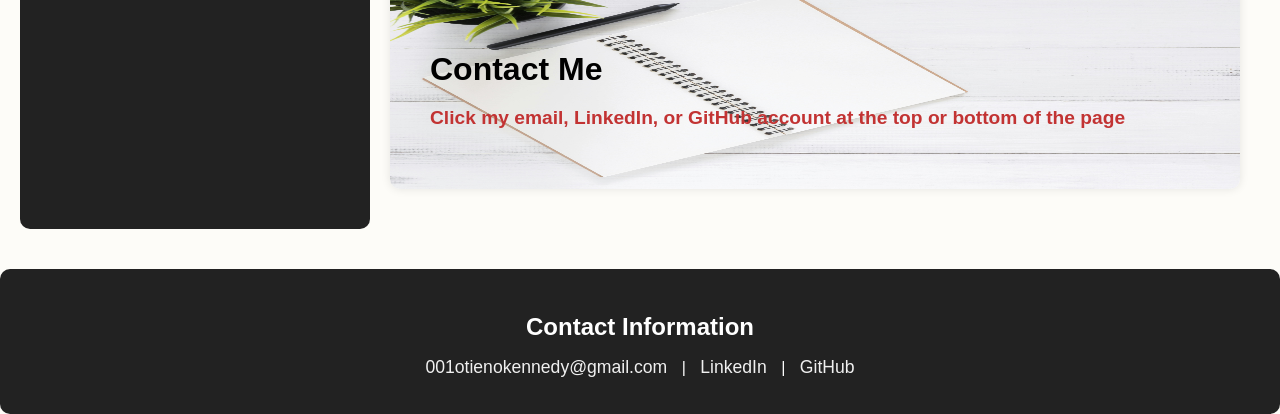
==== commit 67c5941b: "Update index.html" ====
--- a/index.html
+++ b/index.html
@@ -50,7 +50,7 @@
                     <li style="color: brown;font-weight:bold;">Bachelor of Science in Agricultural and Biosystems Engineering - JKUAT</li>
                 </ul>
                 <!-- Download CV button -->
-                <button><a style="text-decoration: none;" href="kennedy_cv.pdf" download class="download-btn">Download CV</a></button>
+                <button><a style="text-decoration: none;color:white;" href="kennedy_cv.pdf" download class="download-btn">Download CV</a></button>
             </section>
             <section class="skills">
                 <h1>Programming Languages</h1>
